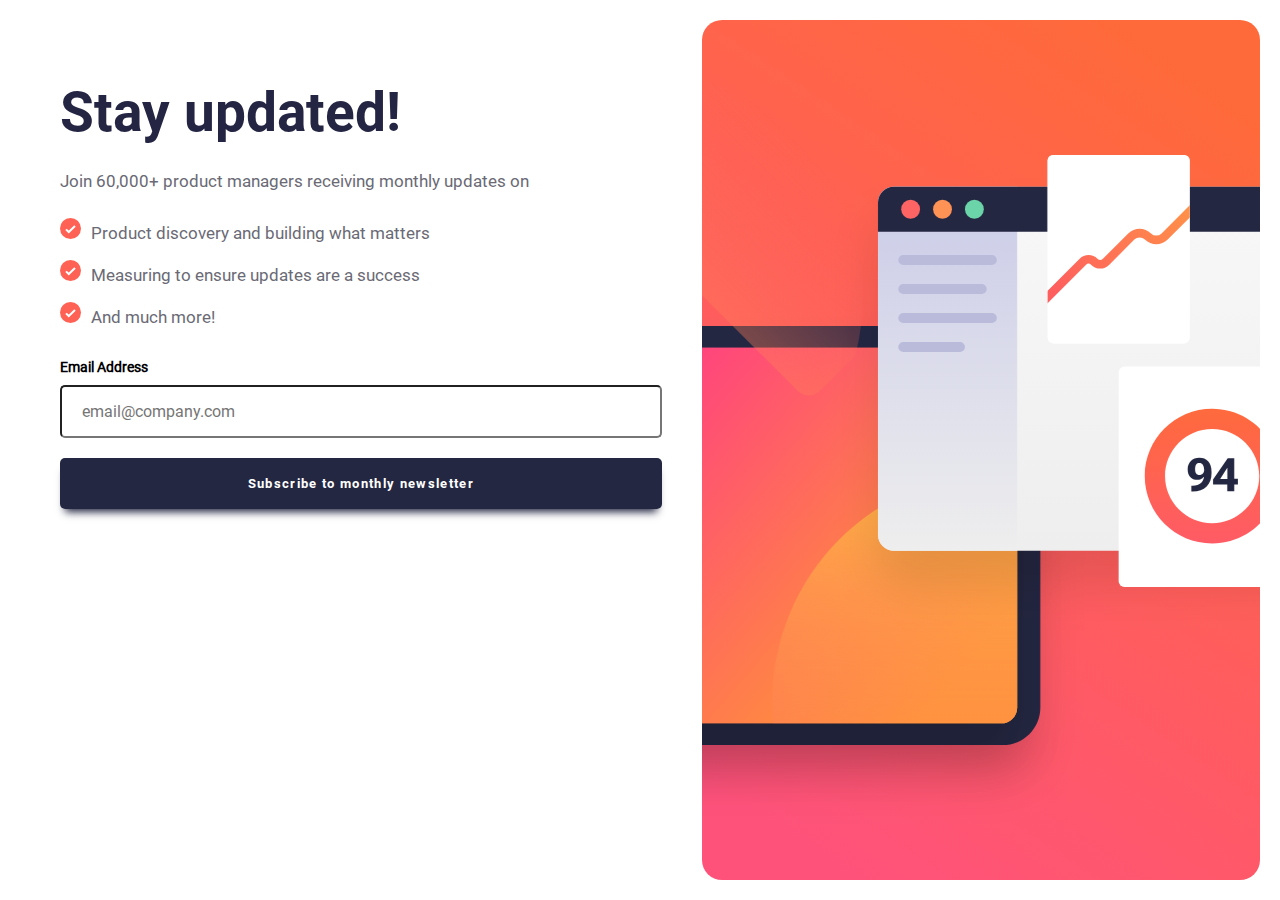
==== index.html @ 3e7f0276 "Master Branch" ====
<!DOCTYPE html>
<html>
<head>
	<meta charset="utf-8">
	<meta name="viewport" content="width=device-width, initial-scale=1">
	<link rel="stylesheet" href="style.css">
	<title>News Latter Sign Up</title>
</head>
<body>
		<div class="nl-container">
			<div class="nl-column-55">
				<h1 class="nl-title">Stay updated!</h1>
				<p class="nl-subtitle">Join 60,000+ product managers receiving monthly updates on</p>
				<div class="nl-list-container">
					<p class="nl-info-icon"><img src="./assets/images/icon-list.svg"></p>
					<p class="nl-list">Product discovery and building what matters </p>
				</div>
				<div class="nl-list-container">
					<p class="nl-info-icon"><img src="./assets/images/icon-list.svg"></p>
					<p class="nl-list">Measuring to ensure updates are a success </p>
				</div>
				<div class="nl-list-container">
					<p class="nl-info-icon"><img src="./assets/images/icon-list.svg"></p>
					<p class="nl-list">And much more! </p>
				</div>	
				<div class="nl-signup-form">
					<form action="" autocomplete="off" id="news-letter-form">
						<div class="label-error-container">
							<p for="" class="label"> Email Address </p>
							<p for="" class="error">  </p>
						</div>
						<input class="nl-input" id="nl-input" type="text" placeholder="email@company.com">
						<button class="button" type="button" onclick="submitForm()">Subscribe to monthly newsletter</button>
					</form>
				</div>
			</div>
			<div class="nl-column-45">
			</div>
		</div>
		<div class="nl-thank-container hide-container" >
			<div class="nl-column-100">
				<img src="./assets/images/icon-success.svg">
				<h2>Thanks for subscribing!</h2>
				<p>A confirmation email has been sent to <b><span id="nl_email_id"></span></b>. Please open it and click the button inside to confirm your subscription</p>
				<button class="button" onclick="dismiss_message()">Dismiss Message</button>
			</div>
		</div>
		<script type="text/javascript" src="script.js"></script>
</body>
</html>
---- style.css ----
@font-face {
	font-family: 'Roboto-bold';
	src: url('./assets//fonts/Roboto-Bold.ttf');
}
@font-face {
	font-family: 'Roboto-regular';
	src: url('./assets//fonts/Roboto-Regular.ttf');
}
*{
	box-sizing: border-box;
	margin: 0;
}
body {
	background: #36384d;
	font-family: 'Roboto-regular';
	display: flex;
	justify-content: center;
	align-items: center;
	width: 100%;
	height: 100vh;
	margin: auto;
	padding: 100px;
}
h1 {
	font-family: 'Roboto-bold';
	font-size: 55px;
	color: #242543;
	font-weight: 900;
	line-height: 1.9em;

}
h2 {
	font-family: 'Roboto-bold';
	font-size: 30px !important;
	margin: 20px auto;
	color: #242543;
	font-weight: 900;
	line-height: 1.1em;
}

p {
	font-size: 17px;
	line-height: 1.9em;
	color: #6a6a75;
	font-weight: 500;
}
.nl-subtitle{
	margin-bottom: 20px;
}
.nl-list span {
	margin-right: 20px;
}

/* Main box container */
.nl-container {
	display: flex;
	width: 70%;
	height: 600px;
	background: #fff;
	padding: 20px; /* Padding for desktop */ 
	border-radius: 20px;
}


/* First half column */
.nl-column-55 {
	width: 55%; /* Width for desktop */
	padding: 40px !important;
}

/* Second half column */
.nl-column-45 {
	width: 45%; /* width for desktop */ 
	height: 100%;
	background-image: url('./assets/images/illustration-sign-up-desktop.svg');
	border-radius: 20px;
	background-size: cover;
	background-repeat: no-repeat;
	background-position: center center;
}

.nl-list-container {
	display: flex;
	gap: 10px;
	margin-bottom: 10px;
}

/* Newsletter form styling  */
.nl-signup-form form {
	margin-top: 20px;
	display: flex;
	flex-direction: column;
}
.label-error-container {
	display: flex;
	justify-content: space-between;
	margin-bottom: 5px;
}
.label {
	font-weight: 700;
	font-size: 14px;
	color: #000;
}
.error {
	font-size: 14px;
	font-weight: 500;
	color: red;
}
.nl-input{
	padding: 15px 20px;
	border-radius: 5px;
	margin-bottom: 20px;
	font-family: 'Roboto-regular';
	font-size: 16px;
}
.nl-input-error {
	border: 1px solid red !important;
	color: hsl(0, 100%, 50%) !important;
	background: rgba(255,127,136, 0.3) !important;
}
.nl-input:focus {
	outline: none;
}
.button{
	padding: 18px;
	border: none;
	font-family: 'Roboto-bold';
	border-radius: 5px;
	color: #fff;
	letter-spacing: 0.1em;
	width: 100%;
	background: linear-gradient(45deg, #232742, #232742);
	/* box-shadow: 2px 8px 3px 5px rgba(255,77,118, 0.1); */
	box-shadow: 0 8px 8px -5px #232742;
	/* box-shadow: 0 0 5px #ff4d76; */
	cursor: pointer;
}
.button-active {
	background: linear-gradient(45deg, #ff4d76, #fd9146) !important;
	box-shadow: 0 8px 8px -5px #ff4d76 !important;
}

/* Thank you section */

.nl-thank-container{
	display: flex;
	width: 30%;
	height: auto;
	background: #fff;
	padding: 40px; /* Padding for desktop */ 
	border-radius: 20px;
}
.nl-thank-container img {
	width: 50px;
	height: 50px;
}
.nl-thank-container h2 {
	font-size: 45px !important;
}
.nl-thank-container p {
	font-size: 16px !important;
	line-height: 1.5em;
	margin-bottom: 20px;
}
.hide-container{
	display: none !important;
}
@media(min-width: 750px) and (max-width: 1400px) {
	body {
		padding: 0px !important;
	}
	.nl-container {
		width: 100% !important;
		height: 100%;
		border-radius: 0 !important;
	}
	.nl-thank-container {
		width: 50%;
	}
}
@media(min-width: 100px) and (max-width: 750px) { 
	h1 {
		font-size: 45px !important;
	}
	p {
		line-height: 1.5em !important;
	}
	body {
		padding: 0px !important;
		height: auto !important;
	}
	.nl-container {
		padding: 0px !important;
		flex-direction:  column-reverse !important;
		width: 100% !important;
		height: 100% !important;
		border-radius: 0 !important;
	}
	.nl-thank-container {
		padding: 50px !important;
		justify-content: center !important;
		align-items: center !important;
		width: 100% !important;
		height: 100vh !important;
		border-radius: 0 !important;
	}
	.nl-column-55 {
		width: 100% !important;
		padding: 20px;
	}
	.nl-column-45 {
		width: 100% !important;
		height: 300px !important;
		background-image: url('./assets/images/illustration-sign-up-mobile.svg');
		border-radius: 0 !important;
		border-bottom-left-radius: 20px !important;
		border-bottom-right-radius: 20px !important;
	}
}
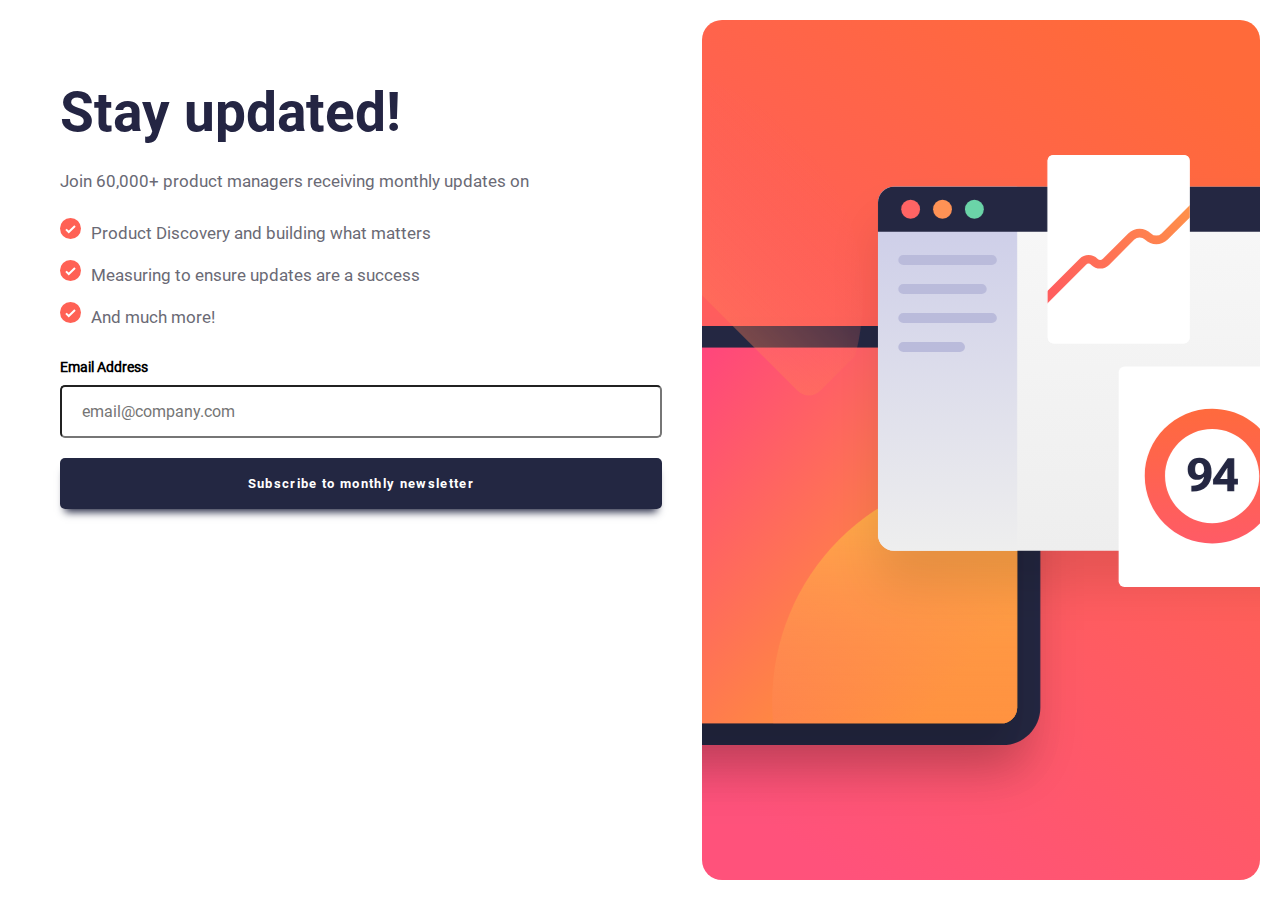
==== commit f8be8f38: "age calculator" ====
--- a/index.html
+++ b/index.html
@@ -13,7 +13,7 @@
 				<p class="nl-subtitle">Join 60,000+ product managers receiving monthly updates on</p>
 				<div class="nl-list-container">
 					<p class="nl-info-icon"><img src="./assets/images/icon-list.svg"></p>
-					<p class="nl-list">Product discovery and building what matters </p>
+					<p class="nl-list">Product Discovery and building what matters </p>
 				</div>
 				<div class="nl-list-container">
 					<p class="nl-info-icon"><img src="./assets/images/icon-list.svg"></p>
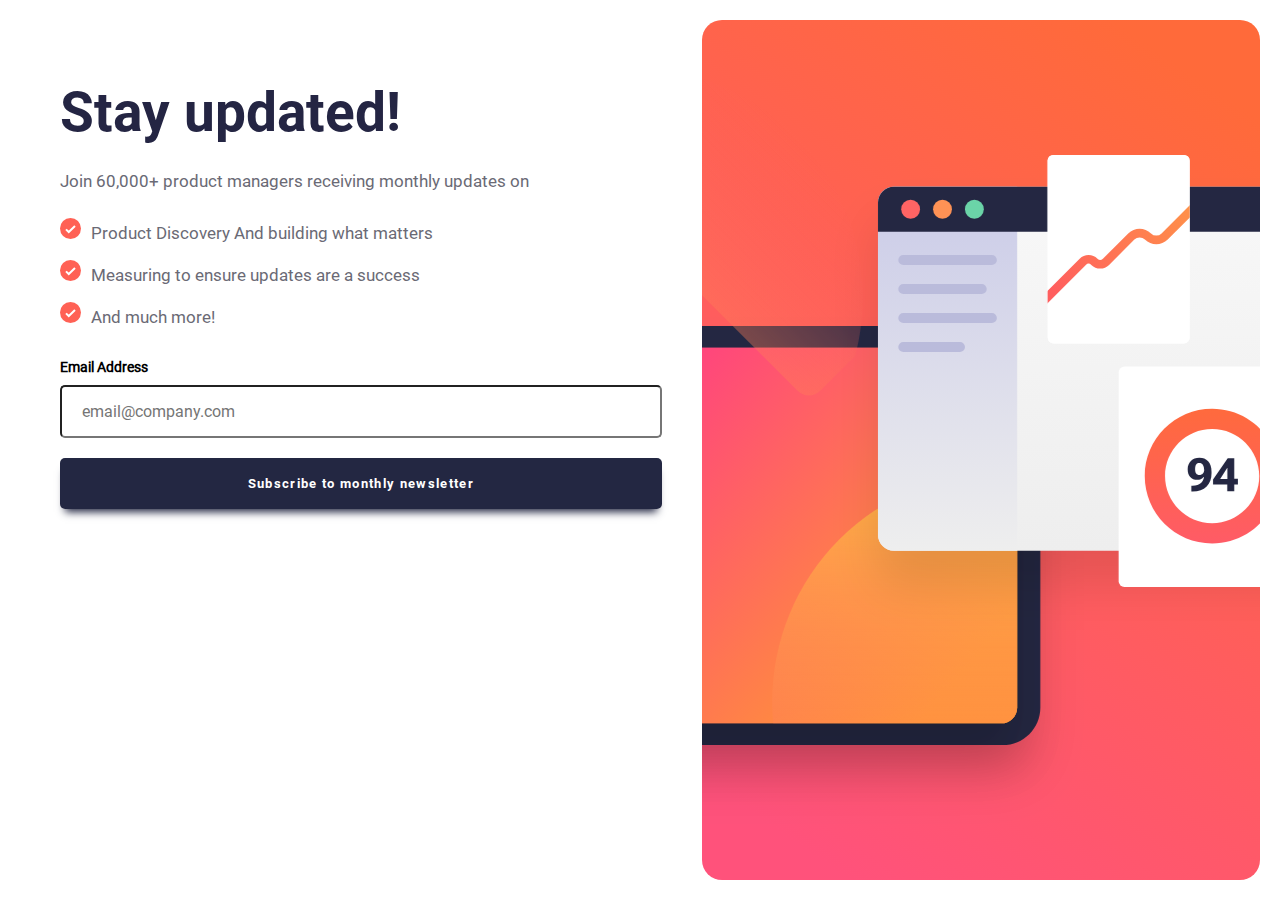
==== commit c0ecea50: "age calculator" ====
--- a/index.html
+++ b/index.html
@@ -13,7 +13,7 @@
 				<p class="nl-subtitle">Join 60,000+ product managers receiving monthly updates on</p>
 				<div class="nl-list-container">
 					<p class="nl-info-icon"><img src="./assets/images/icon-list.svg"></p>
-					<p class="nl-list">Product Discovery and building what matters </p>
+					<p class="nl-list">Product Discovery And building what matters </p>
 				</div>
 				<div class="nl-list-container">
 					<p class="nl-info-icon"><img src="./assets/images/icon-list.svg"></p>
